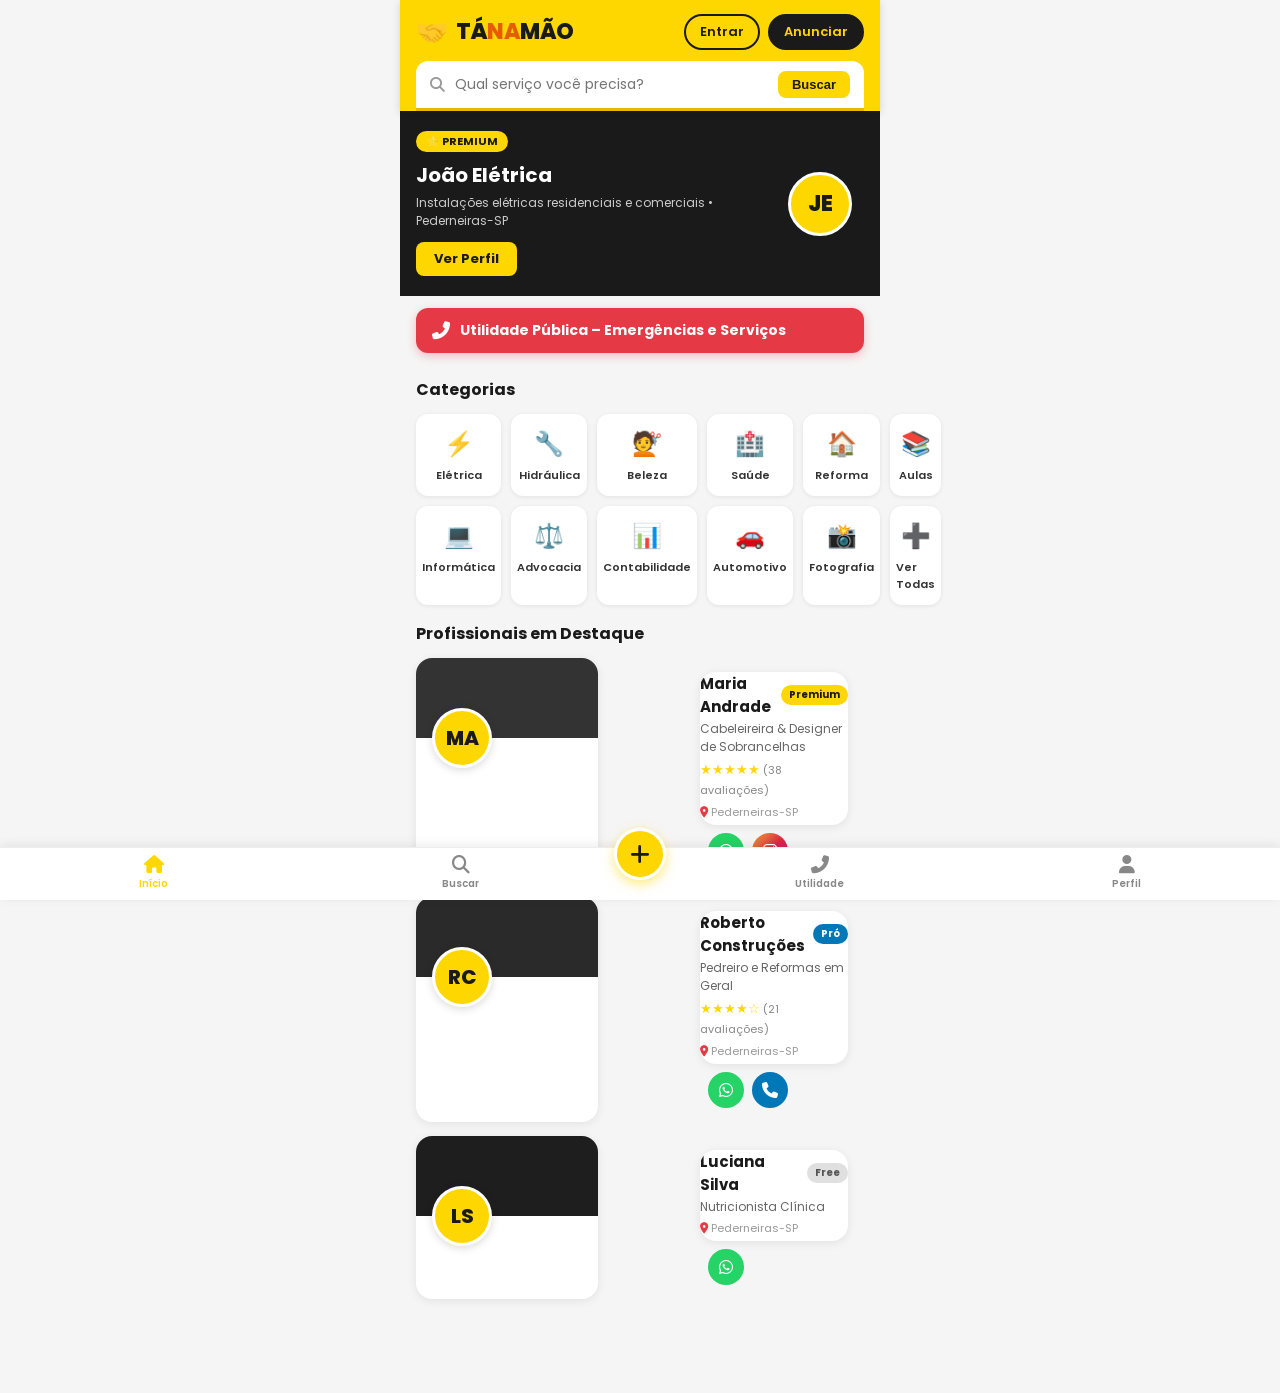
==== index.html @ 1a4ab256 "Add files via upload" ====
<!DOCTYPE html>
<html lang="pt-BR">
<head>
<meta charset="UTF-8"/>
<meta name="viewport" content="width=device-width, initial-scale=1.0"/>
<title>TÁNAMÃO – Encontre Profissionais</title>
<link rel="stylesheet" href="style.css"/>
<link href="https://fonts.googleapis.com/css2?family=Poppins:wght@400;600;700;800&display=swap" rel="stylesheet"/>
<link rel="stylesheet" href="https://cdnjs.cloudflare.com/ajax/libs/font-awesome/6.5.0/css/all.min.css"/>
</head>
<body>

<!-- HEADER -->
<header class="header">
  <div class="header-top">
    <div class="logo">
      <span class="logo-icon">🤝</span>
      <span class="logo-text">TÁ<span class="logo-accent">NA</span>MÃO</span>
    </div>
    <div class="header-actions">
      <a href="login.html" class="btn-header">Entrar</a>
      <a href="cadastro.html" class="btn-header btn-yellow">Anunciar</a>
    </div>
  </div>
  <div class="search-bar">
    <i class="fas fa-search"></i>
    <input type="text" placeholder="Qual serviço você precisa?"/>
    <button class="btn-search">Buscar</button>
  </div>
</header>

<!-- BANNER PREMIUM -->
<section class="banner-section">
  <div class="banner-slide active">
    <div class="banner-content">
      <span class="badge-premium">⭐ PREMIUM</span>
      <h2>João Elétrica</h2>
      <p>Instalações elétricas residenciais e comerciais • Pederneiras-SP</p>
      <a href="perfil.html" class="btn-banner">Ver Perfil</a>
    </div>
    <div class="banner-img" style="background:#1a1a1a url('') center/cover">
      <div class="banner-overlay"></div>
      <div class="banner-avatar">JE</div>
    </div>
  </div>
</section>

<!-- UTILIDADE PÚBLICA BUTTON -->
<div class="util-btn-wrapper">
  <a href="utilidade.html" class="btn-utilidade">
    <i class="fas fa-phone-alt"></i> Utilidade Pública – Emergências e Serviços
  </a>
</div>

<!-- CATEGORIAS -->
<section class="section">
  <h2 class="section-title">Categorias</h2>
  <div class="categories-grid">
    <a href="busca.html?cat=eletrica" class="cat-item"><span class="cat-icon">⚡</span><span>Elétrica</span></a>
    <a href="busca.html?cat=hidraulica" class="cat-item"><span class="cat-icon">🔧</span><span>Hidráulica</span></a>
    <a href="busca.html?cat=beleza" class="cat-item"><span class="cat-icon">💇</span><span>Beleza</span></a>
    <a href="busca.html?cat=saude" class="cat-item"><span class="cat-icon">🏥</span><span>Saúde</span></a>
    <a href="busca.html?cat=reforma" class="cat-item"><span class="cat-icon">🏠</span><span>Reforma</span></a>
    <a href="busca.html?cat=aulas" class="cat-item"><span class="cat-icon">📚</span><span>Aulas</span></a>
    <a href="busca.html?cat=informatica" class="cat-item"><span class="cat-icon">💻</span><span>Informática</span></a>
    <a href="busca.html?cat=advocacia" class="cat-item"><span class="cat-icon">⚖️</span><span>Advocacia</span></a>
    <a href="busca.html?cat=contabilidade" class="cat-item"><span class="cat-icon">📊</span><span>Contabilidade</span></a>
    <a href="busca.html?cat=automotivo" class="cat-item"><span class="cat-icon">🚗</span><span>Automotivo</span></a>
    <a href="busca.html?cat=fotografia" class="cat-item"><span class="cat-icon">📸</span><span>Fotografia</span></a>
    <a href="busca.html" class="cat-item"><span class="cat-icon">➕</span><span>Ver Todas</span></a>
  </div>
</section>

<!-- PROFISSIONAIS EM DESTAQUE -->
<section class="section">
  <h2 class="section-title">Profissionais em Destaque</h2>
  <div class="cards-list">

    <a href="perfil.html" class="card">
      <div class="card-cover" style="background:#333"></div>
      <div class="card-avatar">MA</div>
      <div class="card-info">
        <div class="card-header-row">
          <h3>Maria Andrade</h3>
          <span class="badge badge-premium">Premium</span>
        </div>
        <p class="card-role">Cabeleireira & Designer de Sobrancelhas</p>
        <div class="card-stars">★★★★★ <span>(38 avaliações)</span></div>
        <div class="card-location"><i class="fas fa-map-marker-alt"></i> Pederneiras-SP</div>
        <div class="card-contacts">
          <a href="#" class="contact-btn whatsapp"><i class="fab fa-whatsapp"></i></a>
          <a href="#" class="contact-btn insta"><i class="fab fa-instagram"></i></a>
        </div>
      </div>
    </a>

    <a href="perfil.html" class="card">
      <div class="card-cover" style="background:#2a2a2a"></div>
      <div class="card-avatar">RC</div>
      <div class="card-info">
        <div class="card-header-row">
          <h3>Roberto Construções</h3>
          <span class="badge badge-pro">Pró</span>
        </div>
        <p class="card-role">Pedreiro e Reformas em Geral</p>
        <div class="card-stars">★★★★☆ <span>(21 avaliações)</span></div>
        <div class="card-location"><i class="fas fa-map-marker-alt"></i> Pederneiras-SP</div>
        <div class="card-contacts">
          <a href="#" class="contact-btn whatsapp"><i class="fab fa-whatsapp"></i></a>
          <a href="#" class="contact-btn phone"><i class="fas fa-phone"></i></a>
        </div>
      </div>
    </a>

    <a href="perfil.html" class="card">
      <div class="card-cover" style="background:#1e1e1e"></div>
      <div class="card-avatar">LS</div>
      <div class="card-info">
        <div class="card-header-row">
          <h3>Luciana Silva</h3>
          <span class="badge badge-free">Free</span>
        </div>
        <p class="card-role">Nutricionista Clínica</p>
        <div class="card-location"><i class="fas fa-map-marker-alt"></i> Pederneiras-SP</div>
        <div class="card-contacts">
          <a href="#" class="contact-btn whatsapp"><i class="fab fa-whatsapp"></i></a>
        </div>
      </div>
    </a>

  </div>
</section>

<!-- BOTTOM NAV -->
<nav class="bottom-nav">
  <a href="index.html" class="nav-item active"><i class="fas fa-home"></i><span>Início</span></a>
  <a href="busca.html" class="nav-item"><i class="fas fa-search"></i><span>Buscar</span></a>
  <a href="cadastro.html" class="nav-item nav-center"><i class="fas fa-plus"></i></a>
  <a href="utilidade.html" class="nav-item"><i class="fas fa-phone-alt"></i><span>Utilidade</span></a>
  <a href="minha-conta.html" class="nav-item"><i class="fas fa-user"></i><span>Perfil</span></a>
</nav>

</body>
</html>
---- style.css ----
/* ========== RESET & BASE ========== */
*, *::before, *::after { box-sizing: border-box; margin: 0; padding: 0; }
body {
  font-family: 'Poppins', sans-serif;
  background: #f5f5f5;
  color: #1a1a1a;
  padding-bottom: 80px;
}
a { text-decoration: none; color: inherit; }

/* ========== HEADER ========== */
.header {
  background: #FFD700;
  padding: 12px 16px 0;
  position: sticky; top: 0; z-index: 100;
  box-shadow: 0 2px 8px rgba(0,0,0,0.15);
}
.header-top {
  display: flex; align-items: center; justify-content: space-between;
  margin-bottom: 10px;
}
.logo { display: flex; align-items: center; gap: 8px; }
.logo-icon { font-size: 26px; }
.logo-text { font-size: 22px; font-weight: 800; color: #1a1a1a; letter-spacing: -0.5px; }
.logo-accent { color: #e65c00; }
.header-actions { display: flex; gap: 8px; }
.btn-header {
  padding: 6px 14px; border-radius: 20px;
  font-size: 13px; font-weight: 600;
  border: 2px solid #1a1a1a; color: #1a1a1a;
}
.btn-yellow { background: #1a1a1a; color: #FFD700 !important; border-color: #1a1a1a; }

.search-bar {
  display: flex; align-items: center;
  background: #fff; border-radius: 12px 12px 0 0;
  padding: 10px 14px; gap: 10px;
  border-bottom: 3px solid #e6b800;
}
.search-bar i { color: #999; font-size: 15px; }
.search-bar input {
  flex: 1; border: none; outline: none;
  font-family: 'Poppins', sans-serif;
  font-size: 14px; background: transparent;
}
.btn-search {
  background: #FFD700; border: none; border-radius: 8px;
  padding: 6px 14px; font-weight: 700; font-size: 13px;
  cursor: pointer; color: #1a1a1a;
}

/* ========== BANNER PREMIUM ========== */
.banner-section { background: #1a1a1a; overflow: hidden; }
.banner-slide {
  display: flex; align-items: stretch;
  min-height: 160px; position: relative;
}
.banner-content {
  flex: 1; padding: 20px 16px;
  display: flex; flex-direction: column; gap: 4px;
  z-index: 2;
}
.badge-premium {
  display: inline-block; background: #FFD700;
  color: #1a1a1a; font-size: 11px; font-weight: 700;
  padding: 2px 10px; border-radius: 20px; width: fit-content;
}
.banner-content h2 { color: #fff; font-size: 20px; font-weight: 700; margin-top: 4px; }
.banner-content p { color: #ccc; font-size: 12px; }
.btn-banner {
  margin-top: 8px; background: #FFD700; color: #1a1a1a;
  font-weight: 700; font-size: 13px; border-radius: 8px;
  padding: 7px 18px; width: fit-content;
}
.banner-img {
  width: 120px; flex-shrink: 0;
  display: flex; align-items: center; justify-content: center;
  background: #333;
}
.banner-avatar {
  width: 64px; height: 64px; border-radius: 50%;
  background: #FFD700; color: #1a1a1a;
  font-size: 22px; font-weight: 800;
  display: flex; align-items: center; justify-content: center;
  border: 3px solid #fff;
}

/* ========== UTILIDADE PÚBLICA ========== */
.util-btn-wrapper { padding: 12px 16px; }
.btn-utilidade {
  display: flex; align-items: center; gap: 10px;
  background: #e63946; color: #fff;
  border-radius: 12px; padding: 12px 16px;
  font-weight: 700; font-size: 14px;
  box-shadow: 0 3px 10px rgba(230,57,70,0.3);
}
.btn-utilidade i { font-size: 18px; }

/* ========== SECTIONS ========== */
.section { padding: 12px 16px 4px; }
.section-title { font-size: 16px; font-weight: 700; margin-bottom: 12px; color: #1a1a1a; }

/* ========== CATEGORIES ========== */
.categories-grid {
  display: grid; grid-template-columns: repeat(4, 1fr);
  gap: 10px;
}
.cat-item {
  background: #fff; border-radius: 12px;
  display: flex; flex-direction: column;
  align-items: center; padding: 12px 6px; gap: 6px;
  box-shadow: 0 1px 4px rgba(0,0,0,0.08);
  font-size: 11px; font-weight: 600; color: #333;
  transition: transform 0.15s;
}
.cat-item:active { transform: scale(0.95); }
.cat-icon { font-size: 24px; }

/* ========== CARDS ========== */
.cards-list { display: flex; flex-direction: column; gap: 14px; padding-bottom: 10px; }
.card {
  background: #fff; border-radius: 16px;
  overflow: hidden; box-shadow: 0 2px 10px rgba(0,0,0,0.08);
  position: relative; display: block;
}
.card-cover { height: 80px; background: #ddd; }
.card-avatar {
  width: 60px; height: 60px; border-radius: 50%;
  background: #FFD700; color: #1a1a1a;
  font-size: 20px; font-weight: 800;
  display: flex; align-items: center; justify-content: center;
  border: 3px solid #fff;
  position: absolute; top: 50px; left: 16px;
  box-shadow: 0 2px 8px rgba(0,0,0,0.15);
}
.card-info { padding: 14px 16px 14px 88px; min-height: 90px; }
.card-header-row { display: flex; align-items: center; gap: 8px; margin-bottom: 2px; }
.card-info h3 { font-size: 15px; font-weight: 700; }
.badge {
  font-size: 10px; font-weight: 700; padding: 2px 8px;
  border-radius: 20px;
}
.badge-premium { background: #FFD700; color: #1a1a1a; }
.badge-pro { background: #0077b6; color: #fff; }
.badge-free { background: #e0e0e0; color: #555; }
.card-role { font-size: 12px; color: #666; margin-bottom: 4px; }
.card-stars { font-size: 13px; color: #FFD700; }
.card-stars span { color: #888; font-size: 11px; }
.card-location { font-size: 11px; color: #999; margin: 4px 0; }
.card-location i { color: #e63946; }
.card-contacts { display: flex; gap: 8px; margin-top: 8px; }
.contact-btn {
  width: 36px; height: 36px; border-radius: 50%;
  display: flex; align-items: center; justify-content: center;
  font-size: 16px; color: #fff;
}
.whatsapp { background: #25D366; }
.insta { background: linear-gradient(135deg,#f09433,#e6683c,#dc2743,#cc2366,#bc1888); }
.phone { background: #0077b6; }

/* ========== BOTTOM NAV ========== */
.bottom-nav {
  position: fixed; bottom: 0; left: 0; right: 0;
  background: #fff; display: flex;
  border-top: 1px solid #eee;
  box-shadow: 0 -2px 10px rgba(0,0,0,0.08);
  z-index: 100;
}
.nav-item {
  flex: 1; display: flex; flex-direction: column;
  align-items: center; justify-content: center;
  padding: 8px 0; font-size: 10px; color: #888;
  gap: 2px; font-weight: 600;
}
.nav-item i { font-size: 18px; }
.nav-item.active { color: #FFD700; }
.nav-center {
  background: #FFD700; border-radius: 50%;
  width: 52px; height: 52px; margin-top: -20px;
  font-size: 22px !important; color: #1a1a1a !important;
  border: 3px solid #fff;
  box-shadow: 0 4px 12px rgba(255,215,0,0.5);
  flex: unset; padding: 0;
}
.nav-center i { font-size: 22px; }

/* ========== RESPONSIVE ========== */
@media (min-width: 600px) {
  body { max-width: 480px; margin: 0 auto; }
  .categories-grid { grid-template-columns: repeat(6, 1fr); }
  .cards-list { display: grid; grid-template-columns: 1fr 1fr; }
}
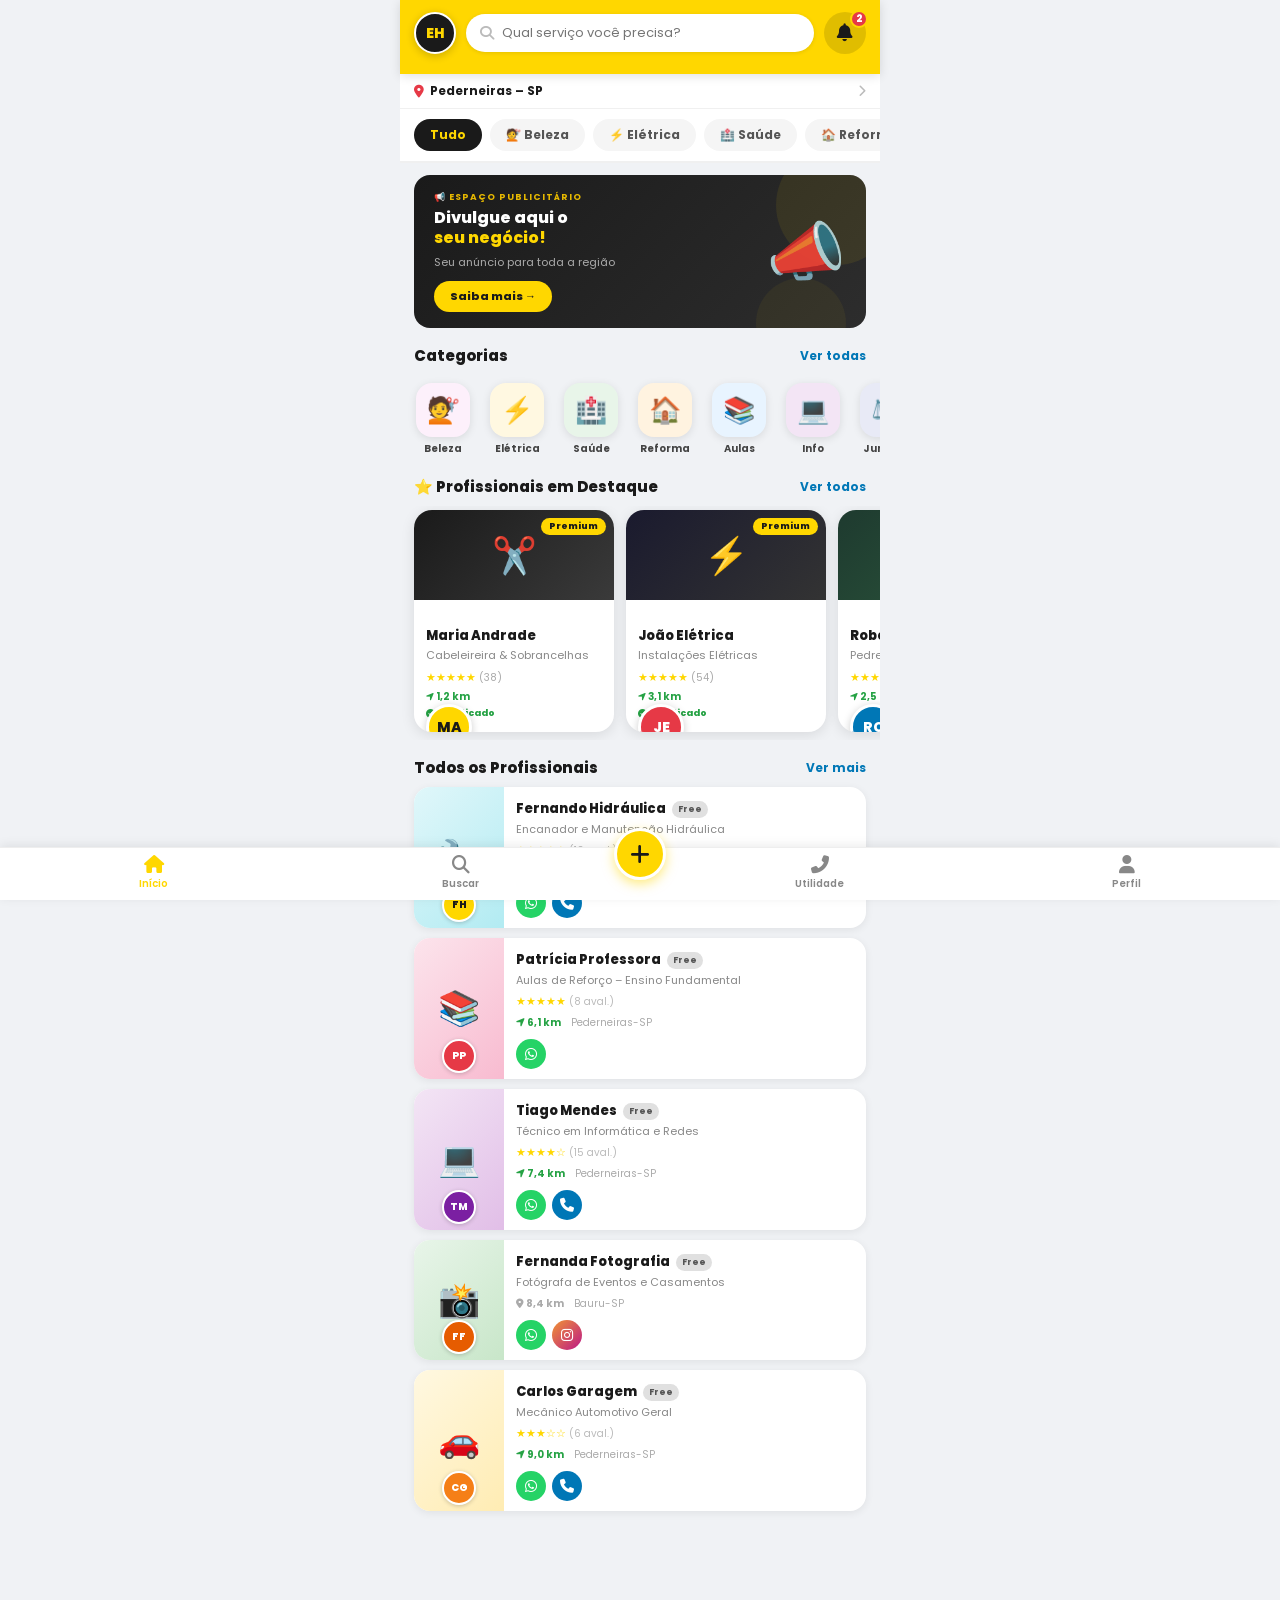
==== commit 604dca07: "Add files via upload" ====
--- a/index.html
+++ b/index.html
@@ -3,135 +3,649 @@
 <head>
 <meta charset="UTF-8"/>
 <meta name="viewport" content="width=device-width, initial-scale=1.0"/>
-<title>TÁNAMÃO – Encontre Profissionais</title>
+<title>TÁNAMÃO – Profissionais e Serviços</title>
 <link rel="stylesheet" href="style.css"/>
 <link href="https://fonts.googleapis.com/css2?family=Poppins:wght@400;600;700;800&display=swap" rel="stylesheet"/>
 <link rel="stylesheet" href="https://cdnjs.cloudflare.com/ajax/libs/font-awesome/6.5.0/css/all.min.css"/>
+<style>
+*,*::before,*::after{box-sizing:border-box;margin:0;padding:0;}
+body{font-family:'Poppins',sans-serif;background:#f0f2f5;color:#1a1a1a;max-width:480px;margin:0 auto;padding-bottom:80px;}
+
+/* ═══════════════════════════════
+   TOPO FIXO
+═══════════════════════════════ */
+.app-header{
+  background:#FFD700;
+  padding:12px 14px 10px;
+  position:sticky;top:0;z-index:100;
+  box-shadow:0 2px 10px rgba(0,0,0,0.12);
+}
+.header-row1{
+  display:flex;align-items:center;gap:10px;margin-bottom:10px;
+}
+/* Avatar do usuário */
+.user-avatar{
+  width:42px;height:42px;border-radius:50%;
+  background:#1a1a1a;color:#FFD700;font-size:14px;font-weight:800;
+  display:flex;align-items:center;justify-content:center;
+  border:2px solid #fff;flex-shrink:0;cursor:pointer;overflow:hidden;
+  box-shadow:0 2px 8px rgba(0,0,0,0.2);
+}
+/* Campo de busca */
+.search-wrap{
+  flex:1;display:flex;align-items:center;
+  background:#fff;border-radius:22px;
+  padding:9px 14px;gap:8px;
+  box-shadow:0 1px 4px rgba(0,0,0,0.1);
+}
+.search-wrap i{color:#bbb;font-size:14px;}
+.search-wrap input{
+  flex:1;border:none;outline:none;
+  font-family:'Poppins',sans-serif;font-size:13px;background:transparent;color:#1a1a1a;
+}
+/* Sino */
+.bell-wrap{position:relative;flex-shrink:0;}
+.bell-btn{
+  width:42px;height:42px;border-radius:50%;
+  background:rgba(0,0,0,0.12);border:none;
+  color:#1a1a1a;font-size:18px;cursor:pointer;
+  display:flex;align-items:center;justify-content:center;
+}
+.notif-badge{
+  position:absolute;top:-2px;right:-2px;
+  background:#e63946;color:#fff;
+  border-radius:50%;min-width:18px;height:18px;
+  font-size:10px;font-weight:800;
+  display:flex;align-items:center;justify-content:center;
+  border:2px solid #FFD700;padding:0 3px;
+}
+
+/* LOCALIZAÇÃO */
+.location-strip{
+  display:flex;align-items:center;gap:6px;
+  padding:8px 14px;background:#fff;
+  border-bottom:1px solid #f0f0f0;cursor:pointer;
+}
+.location-strip i{color:#e63946;font-size:13px;}
+.location-strip span{font-size:12px;font-weight:700;color:#1a1a1a;flex:1;}
+.location-strip .chevron{color:#bbb;font-size:12px;}
+
+/* ═══════════════════════════════
+   FILTRO CATEGORIAS (horizontal)
+═══════════════════════════════ */
+.filter-scroll{
+  display:flex;gap:8px;
+  padding:10px 14px;overflow-x:auto;background:#fff;
+  border-bottom:2px solid #f0f0f0;
+}
+.filter-scroll::-webkit-scrollbar{display:none;}
+.f-chip{
+  white-space:nowrap;border:none;
+  background:#f5f5f5;border-radius:20px;
+  padding:7px 16px;font-family:'Poppins',sans-serif;
+  font-size:12px;font-weight:700;color:#555;cursor:pointer;
+  flex-shrink:0;transition:all 0.15s;
+}
+.f-chip.active{background:#1a1a1a;color:#FFD700;}
+.f-chip:active{transform:scale(0.96);}
+
+/* ═══════════════════════════════
+   BANNER PUBLICITÁRIO
+═══════════════════════════════ */
+.banner-wrap{padding:12px 14px 0;}
+.ad-banner{
+  background:linear-gradient(135deg,#1a1a1a 0%,#2d2d2d 100%);
+  border-radius:16px;padding:16px 20px;
+  display:flex;align-items:center;justify-content:space-between;
+  overflow:hidden;position:relative;cursor:pointer;
+}
+.ad-banner::before{
+  content:'';position:absolute;
+  right:-30px;top:-30px;
+  width:120px;height:120px;border-radius:50%;
+  background:rgba(255,215,0,0.08);
+}
+.ad-banner::after{
+  content:'';position:absolute;
+  right:20px;bottom:-40px;
+  width:90px;height:90px;border-radius:50%;
+  background:rgba(255,215,0,0.05);
+}
+.ad-text .ad-tag{
+  font-size:9px;font-weight:700;letter-spacing:1px;
+  color:#e6b800;text-transform:uppercase;margin-bottom:4px;
+}
+.ad-text .ad-title{
+  font-size:16px;font-weight:800;color:#fff;line-height:1.25;margin-bottom:6px;
+}
+.ad-text .ad-title span{color:#FFD700;}
+.ad-text .ad-sub{font-size:11px;color:#aaa;margin-bottom:10px;}
+.btn-ad{
+  background:#FFD700;color:#1a1a1a;border:none;
+  border-radius:20px;padding:7px 16px;
+  font-family:'Poppins',sans-serif;font-size:11px;font-weight:800;cursor:pointer;
+}
+
+/* ═══════════════════════════════
+   ÍCONES DE CATEGORIAS
+═══════════════════════════════ */
+.section-header{
+  display:flex;align-items:center;justify-content:space-between;
+  padding:16px 14px 8px;
+}
+.section-header h2{font-size:15px;font-weight:800;}
+.section-header a{font-size:12px;font-weight:700;color:#0077b6;text-decoration:none;}
+
+.cat-icons-wrap{
+  display:flex;gap:0;
+  padding:0 6px 4px;overflow-x:auto;
+}
+.cat-icons-wrap::-webkit-scrollbar{display:none;}
+.cat-icon-item{
+  display:flex;flex-direction:column;align-items:center;gap:6px;
+  padding:8px 10px;cursor:pointer;flex-shrink:0;min-width:72px;
+}
+.cat-icon-item:active .cat-icon-circle{transform:scale(0.92);}
+.cat-icon-circle{
+  width:54px;height:54px;border-radius:16px;
+  display:flex;align-items:center;justify-content:center;
+  font-size:26px;transition:transform 0.15s;
+  box-shadow:0 2px 8px rgba(0,0,0,0.1);
+}
+.cat-icon-label{font-size:10px;font-weight:700;color:#444;text-align:center;line-height:1.2;}
+
+/* ═══════════════════════════════
+   DESTAQUES — SCROLL HORIZONTAL
+═══════════════════════════════ */
+.highlight-wrap{
+  display:flex;gap:12px;
+  padding:4px 14px 8px;overflow-x:auto;
+}
+.highlight-wrap::-webkit-scrollbar{display:none;}
+
+.hl-card{
+  min-width:200px;max-width:200px;
+  background:#fff;border-radius:18px;
+  overflow:hidden;box-shadow:0 3px 14px rgba(0,0,0,0.1);
+  cursor:pointer;flex-shrink:0;position:relative;
+  transition:transform 0.15s;
+}
+.hl-card:active{transform:scale(0.97);}
+.hl-cover{
+  height:90px;position:relative;overflow:hidden;
+  display:flex;align-items:center;justify-content:center;font-size:36px;
+}
+.hl-avatar{
+  position:absolute;bottom:-18px;left:12px;
+  width:46px;height:46px;border-radius:50%;
+  background:#FFD700;color:#1a1a1a;font-size:14px;font-weight:800;
+  display:flex;align-items:center;justify-content:center;
+  border:3px solid #fff;z-index:2;
+  box-shadow:0 2px 8px rgba(0,0,0,0.2);
+}
+.hl-plan-tag{
+  position:absolute;top:8px;right:8px;
+  background:#FFD700;color:#1a1a1a;
+  font-size:9px;font-weight:800;
+  padding:2px 8px;border-radius:20px;
+}
+.hl-plan-tag.pro{background:#0077b6;color:#fff;}
+.hl-body{padding:26px 12px 12px;}
+.hl-name{font-size:13px;font-weight:800;margin-bottom:1px;}
+.hl-role{font-size:11px;color:#888;margin-bottom:5px;white-space:nowrap;overflow:hidden;text-overflow:ellipsis;}
+.hl-stars{font-size:11px;color:#FFD700;}
+.hl-stars span{color:#aaa;font-size:10px;}
+.hl-dist{font-size:10px;color:#25a244;font-weight:700;margin-top:3px;}
+.hl-dist i{font-size:9px;}
+.verified-tag{
+  font-size:9px;color:#25a244;font-weight:800;
+  display:flex;align-items:center;gap:3px;margin-top:2px;
+}
+
+/* ═══════════════════════════════
+   LISTA VERTICAL — sem destaque
+═══════════════════════════════ */
+.list-section{padding:0 14px;}
+.list-card{
+  background:#fff;border-radius:16px;margin-bottom:10px;
+  overflow:hidden;box-shadow:0 2px 8px rgba(0,0,0,0.07);
+  cursor:pointer;display:flex;align-items:stretch;
+  transition:transform 0.15s;
+}
+.list-card:active{transform:scale(0.98);}
+.list-cover-side{
+  width:90px;min-height:90px;flex-shrink:0;
+  display:flex;align-items:center;justify-content:center;
+  font-size:34px;position:relative;
+}
+.list-avatar-sm{
+  position:absolute;bottom:6px;left:50%;transform:translateX(-50%);
+  width:34px;height:34px;border-radius:50%;
+  background:#FFD700;color:#1a1a1a;font-size:10px;font-weight:800;
+  display:flex;align-items:center;justify-content:center;
+  border:2px solid #fff;
+  box-shadow:0 1px 4px rgba(0,0,0,0.2);
+}
+.list-info{flex:1;padding:12px 12px 10px;}
+.list-header{display:flex;align-items:center;gap:6px;margin-bottom:2px;}
+.list-name{font-size:13px;font-weight:800;}
+.list-role{font-size:11px;color:#888;margin-bottom:4px;}
+.list-stars{font-size:11px;color:#FFD700;}
+.list-stars span{color:#bbb;font-size:10px;}
+.list-meta{display:flex;align-items:center;gap:10px;margin-top:5px;flex-wrap:wrap;}
+.list-dist{font-size:10px;color:#25a244;font-weight:700;}
+.list-city{font-size:10px;color:#aaa;}
+.list-contact-row{display:flex;gap:6px;margin-top:8px;}
+.lc-btn{
+  width:30px;height:30px;border-radius:50%;border:none;
+  display:flex;align-items:center;justify-content:center;
+  font-size:14px;cursor:pointer;color:#fff;
+}
+
+/* ═══════════════════════════════
+   NOTIF DRAWER
+═══════════════════════════════ */
+.notif-overlay{position:fixed;inset:0;background:rgba(0,0,0,0.5);z-index:200;display:none;}
+.notif-overlay.open{display:block;}
+.notif-drawer{
+  position:fixed;top:0;right:0;width:300px;max-width:100vw;height:100vh;
+  background:#fff;z-index:201;
+  transform:translateX(100%);transition:transform 0.3s cubic-bezier(.4,0,.2,1);
+  display:flex;flex-direction:column;
+}
+.notif-drawer.open{transform:translateX(0);}
+.notif-head{background:#FFD700;padding:14px 16px;display:flex;align-items:center;justify-content:space-between;}
+.notif-head h2{font-size:16px;font-weight:800;}
+.notif-close{background:none;border:none;font-size:20px;cursor:pointer;}
+.notif-list{flex:1;overflow-y:auto;}
+.notif-item{
+  display:flex;gap:12px;padding:14px 16px;
+  border-bottom:1px solid #f5f5f5;cursor:pointer;
+}
+.notif-item.unread{background:#fffde7;}
+.notif-ico{width:40px;height:40px;border-radius:12px;display:flex;align-items:center;justify-content:center;font-size:18px;flex-shrink:0;}
+.notif-body p{font-size:12px;color:#1a1a1a;line-height:1.5;margin-bottom:2px;}
+.notif-body span{font-size:10px;color:#aaa;}
+.unread-dot{width:8px;height:8px;border-radius:50%;background:#e63946;flex-shrink:0;margin-top:4px;}
+.mark-all-btn{padding:12px;border:none;background:#fff;border-top:1px solid #eee;font-family:'Poppins',sans-serif;font-size:12px;font-weight:700;color:#0077b6;cursor:pointer;width:100%;}
+
+/* MODAL LOCALIZAÇÃO */
+.loc-modal{position:fixed;inset:0;background:rgba(0,0,0,0.5);z-index:300;display:none;align-items:flex-end;}
+.loc-modal.open{display:flex;}
+.loc-modal-card{background:#fff;border-radius:24px 24px 0 0;padding:20px 18px 36px;width:100%;}
+.loc-modal-card h2{font-size:17px;font-weight:800;margin-bottom:4px;}
+.loc-modal-card p{font-size:12px;color:#888;margin-bottom:16px;}
+.loc-opt{display:flex;align-items:center;gap:14px;padding:14px;border-radius:14px;border:2px solid #eee;margin-bottom:8px;cursor:pointer;transition:all 0.15s;}
+.loc-opt.active,.loc-opt:hover{border-color:#FFD700;background:#fffde7;}
+.loc-opt-ico{width:44px;height:44px;border-radius:12px;display:flex;align-items:center;justify-content:center;font-size:22px;flex-shrink:0;}
+.loc-opt-title{font-size:14px;font-weight:700;}
+.loc-opt-sub{font-size:11px;color:#888;}
+.loc-input{width:100%;border:2px solid #eee;border-radius:12px;padding:12px 14px;font-family:'Poppins',sans-serif;font-size:13px;outline:none;margin-top:6px;display:none;}
+.loc-input:focus{border-color:#FFD700;}
+.btn-confirmar-loc{width:100%;background:#FFD700;color:#1a1a1a;border:none;border-radius:14px;padding:15px;font-family:'Poppins',sans-serif;font-size:15px;font-weight:800;cursor:pointer;margin-top:14px;}
+</style>
 </head>
 <body>
 
-<!-- HEADER -->
-<header class="header">
-  <div class="header-top">
-    <div class="logo">
-      <span class="logo-icon">🤝</span>
-      <span class="logo-text">TÁ<span class="logo-accent">NA</span>MÃO</span>
-    </div>
-    <div class="header-actions">
-      <a href="login.html" class="btn-header">Entrar</a>
-      <a href="cadastro.html" class="btn-header btn-yellow">Anunciar</a>
-    </div>
-  </div>
-  <div class="search-bar">
-    <i class="fas fa-search"></i>
-    <input type="text" placeholder="Qual serviço você precisa?"/>
-    <button class="btn-search">Buscar</button>
-  </div>
-</header>
-
-<!-- BANNER PREMIUM -->
-<section class="banner-section">
-  <div class="banner-slide active">
-    <div class="banner-content">
-      <span class="badge-premium">⭐ PREMIUM</span>
-      <h2>João Elétrica</h2>
-      <p>Instalações elétricas residenciais e comerciais • Pederneiras-SP</p>
-      <a href="perfil.html" class="btn-banner">Ver Perfil</a>
-    </div>
-    <div class="banner-img" style="background:#1a1a1a url('') center/cover">
-      <div class="banner-overlay"></div>
-      <div class="banner-avatar">JE</div>
-    </div>
-  </div>
-</section>
-
-<!-- UTILIDADE PÚBLICA BUTTON -->
-<div class="util-btn-wrapper">
-  <a href="utilidade.html" class="btn-utilidade">
-    <i class="fas fa-phone-alt"></i> Utilidade Pública – Emergências e Serviços
-  </a>
-</div>
-
-<!-- CATEGORIAS -->
-<section class="section">
-  <h2 class="section-title">Categorias</h2>
-  <div class="categories-grid">
-    <a href="busca.html?cat=eletrica" class="cat-item"><span class="cat-icon">⚡</span><span>Elétrica</span></a>
-    <a href="busca.html?cat=hidraulica" class="cat-item"><span class="cat-icon">🔧</span><span>Hidráulica</span></a>
-    <a href="busca.html?cat=beleza" class="cat-item"><span class="cat-icon">💇</span><span>Beleza</span></a>
-    <a href="busca.html?cat=saude" class="cat-item"><span class="cat-icon">🏥</span><span>Saúde</span></a>
-    <a href="busca.html?cat=reforma" class="cat-item"><span class="cat-icon">🏠</span><span>Reforma</span></a>
-    <a href="busca.html?cat=aulas" class="cat-item"><span class="cat-icon">📚</span><span>Aulas</span></a>
-    <a href="busca.html?cat=informatica" class="cat-item"><span class="cat-icon">💻</span><span>Informática</span></a>
-    <a href="busca.html?cat=advocacia" class="cat-item"><span class="cat-icon">⚖️</span><span>Advocacia</span></a>
-    <a href="busca.html?cat=contabilidade" class="cat-item"><span class="cat-icon">📊</span><span>Contabilidade</span></a>
-    <a href="busca.html?cat=automotivo" class="cat-item"><span class="cat-icon">🚗</span><span>Automotivo</span></a>
-    <a href="busca.html?cat=fotografia" class="cat-item"><span class="cat-icon">📸</span><span>Fotografia</span></a>
-    <a href="busca.html" class="cat-item"><span class="cat-icon">➕</span><span>Ver Todas</span></a>
-  </div>
-</section>
-
-<!-- PROFISSIONAIS EM DESTAQUE -->
-<section class="section">
-  <h2 class="section-title">Profissionais em Destaque</h2>
-  <div class="cards-list">
-
-    <a href="perfil.html" class="card">
-      <div class="card-cover" style="background:#333"></div>
-      <div class="card-avatar">MA</div>
-      <div class="card-info">
-        <div class="card-header-row">
-          <h3>Maria Andrade</h3>
-          <span class="badge badge-premium">Premium</span>
-        </div>
-        <p class="card-role">Cabeleireira & Designer de Sobrancelhas</p>
-        <div class="card-stars">★★★★★ <span>(38 avaliações)</span></div>
-        <div class="card-location"><i class="fas fa-map-marker-alt"></i> Pederneiras-SP</div>
-        <div class="card-contacts">
-          <a href="#" class="contact-btn whatsapp"><i class="fab fa-whatsapp"></i></a>
-          <a href="#" class="contact-btn insta"><i class="fab fa-instagram"></i></a>
-        </div>
-      </div>
+<!-- ══════════ TOPO ══════════ -->
+<div class="app-header">
+  <div class="header-row1">
+    <!-- AVATAR DO USUÁRIO -->
+    <a href="minha-conta.html">
+      <div class="user-avatar" title="Minha Conta">EH</div>
     </a>
-
-    <a href="perfil.html" class="card">
-      <div class="card-cover" style="background:#2a2a2a"></div>
-      <div class="card-avatar">RC</div>
-      <div class="card-info">
-        <div class="card-header-row">
-          <h3>Roberto Construções</h3>
-          <span class="badge badge-pro">Pró</span>
-        </div>
-        <p class="card-role">Pedreiro e Reformas em Geral</p>
-        <div class="card-stars">★★★★☆ <span>(21 avaliações)</span></div>
-        <div class="card-location"><i class="fas fa-map-marker-alt"></i> Pederneiras-SP</div>
-        <div class="card-contacts">
-          <a href="#" class="contact-btn whatsapp"><i class="fab fa-whatsapp"></i></a>
-          <a href="#" class="contact-btn phone"><i class="fas fa-phone"></i></a>
-        </div>
-      </div>
-    </a>
-
-    <a href="perfil.html" class="card">
-      <div class="card-cover" style="background:#1e1e1e"></div>
-      <div class="card-avatar">LS</div>
-      <div class="card-info">
-        <div class="card-header-row">
-          <h3>Luciana Silva</h3>
-          <span class="badge badge-free">Free</span>
-        </div>
-        <p class="card-role">Nutricionista Clínica</p>
-        <div class="card-location"><i class="fas fa-map-marker-alt"></i> Pederneiras-SP</div>
-        <div class="card-contacts">
-          <a href="#" class="contact-btn whatsapp"><i class="fab fa-whatsapp"></i></a>
-        </div>
-      </div>
-    </a>
-
-  </div>
-</section>
-
-<!-- BOTTOM NAV -->
+    <!-- BUSCA -->
+    <div class="search-wrap" onclick="window.location='busca.html'" style="cursor:pointer;">
+      <i class="fas fa-search"></i>
+      <input type="text" placeholder="Qual serviço você precisa?" readonly style="cursor:pointer;"/>
+    </div>
+    <!-- SINO -->
+    <div class="bell-wrap">
+      <button class="bell-btn" onclick="abrirNotif()" title="Notificações">
+        <i class="fas fa-bell"></i>
+      </button>
+      <div class="notif-badge" id="notifBadge">2</div>
+    </div>
+  </div>
+</div>
+
+<!-- ══════════ LOCALIZAÇÃO ══════════ -->
+<div class="location-strip" onclick="abrirLocModal()">
+  <i class="fas fa-map-marker-alt"></i>
+  <span id="locLabel">Pederneiras – SP</span>
+  <i class="fas fa-chevron-right chevron"></i>
+</div>
+
+<!-- ══════════ FILTRO POR CATEGORIA ══════════ -->
+<div class="filter-scroll" id="filterScroll">
+  <button class="f-chip active" onclick="filtrar(this,'Tudo')">Tudo</button>
+  <button class="f-chip" onclick="filtrar(this,'Beleza')">💇 Beleza</button>
+  <button class="f-chip" onclick="filtrar(this,'Elétrica')">⚡ Elétrica</button>
+  <button class="f-chip" onclick="filtrar(this,'Saúde')">🏥 Saúde</button>
+  <button class="f-chip" onclick="filtrar(this,'Reforma')">🏠 Reforma</button>
+  <button class="f-chip" onclick="filtrar(this,'Aulas')">📚 Aulas</button>
+  <button class="f-chip" onclick="filtrar(this,'Informática')">💻 Info</button>
+  <button class="f-chip" onclick="filtrar(this,'Advocacia')">⚖️ Juridico</button>
+  <button class="f-chip" onclick="filtrar(this,'Fotografia')">📸 Foto</button>
+  <button class="f-chip" onclick="filtrar(this,'Automotivo')">🚗 Auto</button>
+</div>
+
+<!-- ══════════ BANNER PUBLICITÁRIO ══════════ -->
+<div class="banner-wrap">
+  <div class="ad-banner" onclick="window.location='planos.html'">
+    <div class="ad-text">
+      <div class="ad-tag">📢 Espaço Publicitário</div>
+      <div class="ad-title">Divulgue aqui o<br/><span>seu negócio!</span></div>
+      <div class="ad-sub">Seu anúncio para toda a região</div>
+      <button class="btn-ad">Saiba mais →</button>
+    </div>
+    <div style="font-size:64px;z-index:1;position:relative;opacity:0.9;">📣</div>
+  </div>
+</div>
+
+<!-- ══════════ ÍCONES DE CATEGORIAS ══════════ -->
+<div class="section-header">
+  <h2>Categorias</h2>
+  <a href="busca.html">Ver todas</a>
+</div>
+<div class="cat-icons-wrap">
+  <div class="cat-icon-item" onclick="filtrarCat('Beleza')">
+    <div class="cat-icon-circle" style="background:#fdf0fb;">💇</div>
+    <span class="cat-icon-label">Beleza</span>
+  </div>
+  <div class="cat-icon-item" onclick="filtrarCat('Elétrica')">
+    <div class="cat-icon-circle" style="background:#fff8e1;">⚡</div>
+    <span class="cat-icon-label">Elétrica</span>
+  </div>
+  <div class="cat-icon-item" onclick="filtrarCat('Saúde')">
+    <div class="cat-icon-circle" style="background:#e8f5e9;">🏥</div>
+    <span class="cat-icon-label">Saúde</span>
+  </div>
+  <div class="cat-icon-item" onclick="filtrarCat('Reforma')">
+    <div class="cat-icon-circle" style="background:#fff3e0;">🏠</div>
+    <span class="cat-icon-label">Reforma</span>
+  </div>
+  <div class="cat-icon-item" onclick="filtrarCat('Aulas')">
+    <div class="cat-icon-circle" style="background:#e8f4ff;">📚</div>
+    <span class="cat-icon-label">Aulas</span>
+  </div>
+  <div class="cat-icon-item" onclick="filtrarCat('Informática')">
+    <div class="cat-icon-circle" style="background:#f3e5f5;">💻</div>
+    <span class="cat-icon-label">Info</span>
+  </div>
+  <div class="cat-icon-item" onclick="filtrarCat('Advocacia')">
+    <div class="cat-icon-circle" style="background:#e8eaf6;">⚖️</div>
+    <span class="cat-icon-label">Jurídico</span>
+  </div>
+  <div class="cat-icon-item" onclick="filtrarCat('Automotivo')">
+    <div class="cat-icon-circle" style="background:#fce4ec;">🚗</div>
+    <span class="cat-icon-label">Auto</span>
+  </div>
+  <div class="cat-icon-item" onclick="filtrarCat('Fotografia')">
+    <div class="cat-icon-circle" style="background:#e0f7fa;">📸</div>
+    <span class="cat-icon-label">Foto</span>
+  </div>
+  <div class="cat-icon-item" onclick="filtrarCat('Contabilidade')">
+    <div class="cat-icon-circle" style="background:#f1f8e9;">📊</div>
+    <span class="cat-icon-label">Contab.</span>
+  </div>
+  <div class="cat-icon-item" onclick="filtrarCat('Hidráulica')">
+    <div class="cat-icon-circle" style="background:#e3f2fd;">🔧</div>
+    <span class="cat-icon-label">Hidráulica</span>
+  </div>
+  <div class="cat-icon-item" onclick="window.location='busca.html'">
+    <div class="cat-icon-circle" style="background:#f5f5f5;">+</div>
+    <span class="cat-icon-label">Ver todas</span>
+  </div>
+</div>
+
+<!-- ══════════ DESTAQUES — SCROLL HORIZONTAL ══════════ -->
+<div class="section-header" style="padding-top:8px;">
+  <h2>⭐ Profissionais em Destaque</h2>
+  <a href="busca.html">Ver todos</a>
+</div>
+<div class="highlight-wrap" id="highlightWrap">
+
+  <!-- PREMIUM 1 -->
+  <a href="perfil.html" class="hl-card">
+    <div class="hl-cover" style="background:linear-gradient(135deg,#1a1a1a,#3a3a3a);">✂️
+      <span class="hl-plan-tag">Premium</span>
+    </div>
+    <div class="hl-avatar">MA</div>
+    <div class="hl-body">
+      <div class="hl-name">Maria Andrade</div>
+      <div class="hl-role">Cabeleireira &amp; Sobrancelhas</div>
+      <div class="hl-stars">★★★★★ <span>(38)</span></div>
+      <div class="hl-dist"><i class="fas fa-location-arrow"></i> 1,2 km</div>
+      <div class="verified-tag"><i class="fas fa-check-circle" style="color:#25a244;"></i> Verificado</div>
+    </div>
+  </a>
+
+  <!-- PREMIUM 2 -->
+  <a href="perfil.html" class="hl-card">
+    <div class="hl-cover" style="background:linear-gradient(135deg,#1a1a2e,#333);">⚡
+      <span class="hl-plan-tag">Premium</span>
+    </div>
+    <div class="hl-avatar" style="background:#e63946;color:#fff;">JE</div>
+    <div class="hl-body">
+      <div class="hl-name">João Elétrica</div>
+      <div class="hl-role">Instalações Elétricas</div>
+      <div class="hl-stars">★★★★★ <span>(54)</span></div>
+      <div class="hl-dist"><i class="fas fa-location-arrow"></i> 3,1 km</div>
+      <div class="verified-tag"><i class="fas fa-check-circle" style="color:#25a244;"></i> Verificado</div>
+    </div>
+  </a>
+
+  <!-- PRÓ 1 -->
+  <a href="perfil.html" class="hl-card">
+    <div class="hl-cover" style="background:linear-gradient(135deg,#1e3a2f,#2d5a3d);">🍽️
+      <span class="hl-plan-tag pro">Pró</span>
+    </div>
+    <div class="hl-avatar" style="background:#0077b6;color:#fff;">RC</div>
+    <div class="hl-body">
+      <div class="hl-name">Roberto Construções</div>
+      <div class="hl-role">Pedreiro e Reformas</div>
+      <div class="hl-stars">★★★★☆ <span>(21)</span></div>
+      <div class="hl-dist"><i class="fas fa-location-arrow"></i> 2,5 km</div>
+    </div>
+  </a>
+
+  <!-- PRÓ 2 -->
+  <a href="perfil.html" class="hl-card">
+    <div class="hl-cover" style="background:linear-gradient(135deg,#2c1810,#5a3020);">📸
+      <span class="hl-plan-tag pro">Pró</span>
+    </div>
+    <div class="hl-avatar" style="background:#25a244;color:#fff;">LS</div>
+    <div class="hl-body">
+      <div class="hl-name">Luciana Silva</div>
+      <div class="hl-role">Nutricionista Clínica</div>
+      <div class="hl-stars">★★★★★ <span>(17)</span></div>
+      <div class="hl-dist"><i class="fas fa-location-arrow"></i> 4,0 km</div>
+    </div>
+  </a>
+
+  <!-- PRÓ 3 -->
+  <a href="perfil.html" class="hl-card">
+    <div class="hl-cover" style="background:linear-gradient(135deg,#1a1a3e,#2a2a5a);">⚖️
+      <span class="hl-plan-tag pro">Pró</span>
+    </div>
+    <div class="hl-avatar" style="background:#0a66c2;color:#fff;">DR</div>
+    <div class="hl-body">
+      <div class="hl-name">Dr. Rafael Mendes</div>
+      <div class="hl-role">Advogado Civil</div>
+      <div class="hl-stars">★★★★☆ <span>(29)</span></div>
+      <div class="hl-dist"><i class="fas fa-location-arrow"></i> 12 km</div>
+    </div>
+  </a>
+
+</div>
+
+<!-- ══════════ LISTA VERTICAL — SEM DESTAQUE ══════════ -->
+<div class="section-header">
+  <h2>Todos os Profissionais</h2>
+  <a href="busca.html">Ver mais</a>
+</div>
+
+<div class="list-section" id="listSection">
+
+  <a href="perfil.html" class="list-card">
+    <div class="list-cover-side" style="background:linear-gradient(135deg,#e0f7fa,#b2ebf2);">🔧
+      <div class="list-avatar-sm">FH</div>
+    </div>
+    <div class="list-info">
+      <div class="list-header">
+        <span class="list-name">Fernando Hidráulica</span>
+        <span class="badge badge-free" style="font-size:9px;padding:2px 6px;">Free</span>
+      </div>
+      <div class="list-role">Encanador e Manutenção Hidráulica</div>
+      <div class="list-stars">★★★★☆ <span>(12 aval.)</span></div>
+      <div class="list-meta">
+        <span class="list-dist"><i class="fas fa-location-arrow"></i> 5,3 km</span>
+        <span class="list-city">Pederneiras-SP</span>
+      </div>
+      <div class="list-contact-row">
+        <button class="lc-btn" style="background:#25D366;" onclick="event.stopPropagation()"><i class="fab fa-whatsapp"></i></button>
+        <button class="lc-btn" style="background:#0077b6;" onclick="event.stopPropagation()"><i class="fas fa-phone"></i></button>
+      </div>
+    </div>
+  </a>
+
+  <a href="perfil.html" class="list-card">
+    <div class="list-cover-side" style="background:linear-gradient(135deg,#fce4ec,#f8bbd0);">📚
+      <div class="list-avatar-sm" style="background:#e63946;color:#fff;">PP</div>
+    </div>
+    <div class="list-info">
+      <div class="list-header">
+        <span class="list-name">Patrícia Professora</span>
+        <span class="badge badge-free" style="font-size:9px;padding:2px 6px;">Free</span>
+      </div>
+      <div class="list-role">Aulas de Reforço – Ensino Fundamental</div>
+      <div class="list-stars">★★★★★ <span>(8 aval.)</span></div>
+      <div class="list-meta">
+        <span class="list-dist"><i class="fas fa-location-arrow"></i> 6,1 km</span>
+        <span class="list-city">Pederneiras-SP</span>
+      </div>
+      <div class="list-contact-row">
+        <button class="lc-btn" style="background:#25D366;" onclick="event.stopPropagation()"><i class="fab fa-whatsapp"></i></button>
+      </div>
+    </div>
+  </a>
+
+  <a href="perfil.html" class="list-card">
+    <div class="list-cover-side" style="background:linear-gradient(135deg,#f3e5f5,#e1bee7);">💻
+      <div class="list-avatar-sm" style="background:#7b1fa2;color:#fff;">TM</div>
+    </div>
+    <div class="list-info">
+      <div class="list-header">
+        <span class="list-name">Tiago Mendes</span>
+        <span class="badge badge-free" style="font-size:9px;padding:2px 6px;">Free</span>
+      </div>
+      <div class="list-role">Técnico em Informática e Redes</div>
+      <div class="list-stars">★★★★☆ <span>(15 aval.)</span></div>
+      <div class="list-meta">
+        <span class="list-dist"><i class="fas fa-location-arrow"></i> 7,4 km</span>
+        <span class="list-city">Pederneiras-SP</span>
+      </div>
+      <div class="list-contact-row">
+        <button class="lc-btn" style="background:#25D366;" onclick="event.stopPropagation()"><i class="fab fa-whatsapp"></i></button>
+        <button class="lc-btn" style="background:#0077b6;" onclick="event.stopPropagation()"><i class="fas fa-phone"></i></button>
+      </div>
+    </div>
+  </a>
+
+  <a href="perfil.html" class="list-card">
+    <div class="list-cover-side" style="background:linear-gradient(135deg,#e8f5e9,#c8e6c9);">📸
+      <div class="list-avatar-sm" style="background:#e65c00;color:#fff;">FF</div>
+    </div>
+    <div class="list-info">
+      <div class="list-header">
+        <span class="list-name">Fernanda Fotografia</span>
+        <span class="badge badge-free" style="font-size:9px;padding:2px 6px;">Free</span>
+      </div>
+      <div class="list-role">Fotógrafa de Eventos e Casamentos</div>
+      <div class="list-meta">
+        <span class="list-dist" style="color:#aaa;"><i class="fas fa-map-marker-alt"></i> 8,4 km</span>
+        <span class="list-city">Bauru-SP</span>
+      </div>
+      <div class="list-contact-row">
+        <button class="lc-btn" style="background:#25D366;" onclick="event.stopPropagation()"><i class="fab fa-whatsapp"></i></button>
+        <button class="lc-btn" style="background:linear-gradient(135deg,#f09433,#bc1888);" onclick="event.stopPropagation()"><i class="fab fa-instagram"></i></button>
+      </div>
+    </div>
+  </a>
+
+  <a href="perfil.html" class="list-card">
+    <div class="list-cover-side" style="background:linear-gradient(135deg,#fff8e1,#ffecb3);">🚗
+      <div class="list-avatar-sm" style="background:#f57f17;color:#fff;">CG</div>
+    </div>
+    <div class="list-info">
+      <div class="list-header">
+        <span class="list-name">Carlos Garagem</span>
+        <span class="badge badge-free" style="font-size:9px;padding:2px 6px;">Free</span>
+      </div>
+      <div class="list-role">Mecânico Automotivo Geral</div>
+      <div class="list-stars">★★★☆☆ <span>(6 aval.)</span></div>
+      <div class="list-meta">
+        <span class="list-dist"><i class="fas fa-location-arrow"></i> 9,0 km</span>
+        <span class="list-city">Pederneiras-SP</span>
+      </div>
+      <div class="list-contact-row">
+        <button class="lc-btn" style="background:#25D366;" onclick="event.stopPropagation()"><i class="fab fa-whatsapp"></i></button>
+        <button class="lc-btn" style="background:#0077b6;" onclick="event.stopPropagation()"><i class="fas fa-phone"></i></button>
+      </div>
+    </div>
+  </a>
+
+</div>
+
+<!-- ══════════ NOTIF DRAWER ══════════ -->
+<div class="notif-overlay" id="notifOverlay" onclick="fecharNotif()"></div>
+<div class="notif-drawer" id="notifDrawer">
+  <div class="notif-head">
+    <h2>🔔 Notificações</h2>
+    <button class="notif-close" onclick="fecharNotif()"><i class="fas fa-times"></i></button>
+  </div>
+  <div class="notif-list">
+    <div class="notif-item unread">
+      <div class="notif-ico" style="background:#fffde7;">⭐</div>
+      <div class="notif-body"><p><strong>Ana Souza</strong> avaliou seu perfil com ★★★★★</p><span>há 2 horas</span></div>
+      <div class="unread-dot"></div>
+    </div>
+    <div class="notif-item unread">
+      <div class="notif-ico" style="background:#e8f5e9;">💬</div>
+      <div class="notif-body"><p><strong>Carla Lima</strong>: "Você atende aos sábados?"</p><span>há 4 horas</span></div>
+      <div class="unread-dot"></div>
+    </div>
+    <div class="notif-item">
+      <div class="notif-ico" style="background:#e8f4ff;">📣</div>
+      <div class="notif-body"><p>Seu perfil foi <strong>visualizado 28 vezes</strong> hoje</p><span>há 6 horas</span></div>
+    </div>
+    <div class="notif-item">
+      <div class="notif-ico" style="background:#fffde7;">⭐</div>
+      <div class="notif-body"><p><strong>Joana Pereira</strong> avaliou seu perfil com ★★★★☆</p><span>há 1 dia</span></div>
+    </div>
+  </div>
+  <button class="mark-all-btn" onclick="marcarLidas()"><i class="fas fa-check-double"></i> Marcar todas como lidas</button>
+</div>
+
+<!-- ══════════ MODAL LOCALIZAÇÃO ══════════ -->
+<div class="loc-modal" id="locModal">
+  <div class="loc-modal-card">
+    <h2>📍 Onde você está?</h2>
+    <p>Escolha como definir sua localização</p>
+    <div class="loc-opt active" id="optGps" onclick="escolherLoc('gps')">
+      <div class="loc-opt-ico" style="background:#e8f5e9;">🛰️</div>
+      <div><div class="loc-opt-title">Usar GPS automático</div><div class="loc-opt-sub">Detectar minha localização atual</div></div>
+    </div>
+    <div class="loc-opt" id="optManual" onclick="escolherLoc('manual')">
+      <div class="loc-opt-ico" style="background:#fffde7;">🏙️</div>
+      <div><div class="loc-opt-title">Digitar cidade</div><div class="loc-opt-sub">Buscar em qualquer cidade do Brasil</div></div>
+    </div>
+    <input class="loc-input" id="locInputManual" placeholder="Ex: Bauru – SP, Campinas – SP..."/>
+    <button class="btn-confirmar-loc" onclick="confirmarLoc()"><i class="fas fa-check"></i> Confirmar</button>
+  </div>
+</div>
+
 <nav class="bottom-nav">
   <a href="index.html" class="nav-item active"><i class="fas fa-home"></i><span>Início</span></a>
   <a href="busca.html" class="nav-item"><i class="fas fa-search"></i><span>Buscar</span></a>
@@ -140,5 +654,65 @@
   <a href="minha-conta.html" class="nav-item"><i class="fas fa-user"></i><span>Perfil</span></a>
 </nav>
 
+<script>
+// FILTRO CHIPS
+function filtrar(el, cat){
+  document.querySelectorAll('.f-chip').forEach(c=>c.classList.remove('active'));
+  el.classList.add('active');
+  if(cat !== 'Tudo'){
+    document.getElementById('listSection').scrollIntoView({behavior:'smooth',block:'start'});
+  }
+}
+function filtrarCat(cat){
+  window.location = 'busca.html';
+}
+
+// NOTIF
+function abrirNotif(){
+  document.getElementById('notifDrawer').classList.add('open');
+  document.getElementById('notifOverlay').classList.add('open');
+}
+function fecharNotif(){
+  document.getElementById('notifDrawer').classList.remove('open');
+  document.getElementById('notifOverlay').classList.remove('open');
+}
+function marcarLidas(){
+  document.querySelectorAll('.notif-item.unread').forEach(i=>{
+    i.classList.remove('unread');
+    var d=i.querySelector('.unread-dot');
+    if(d)d.remove();
+  });
+  document.getElementById('notifBadge').style.display='none';
+}
+
+// LOCALIZAÇÃO
+function abrirLocModal(){ document.getElementById('locModal').classList.add('open'); }
+function fecharLocModal(){ document.getElementById('locModal').classList.remove('open'); }
+function escolherLoc(tipo){
+  document.querySelectorAll('.loc-opt').forEach(o=>o.classList.remove('active'));
+  document.getElementById('opt'+tipo.charAt(0).toUpperCase()+tipo.slice(1)).classList.add('active');
+  document.getElementById('locInputManual').style.display = tipo==='manual'?'block':'none';
+  if(tipo==='gps' && navigator.geolocation){
+    navigator.geolocation.getCurrentPosition(pos=>{
+      document.getElementById('locLabel').textContent = 'Localização GPS ativa';
+    });
+  }
+}
+function confirmarLoc(){
+  var manual = document.getElementById('locInputManual').value.trim();
+  if(manual) document.getElementById('locLabel').textContent = manual;
+  fecharLocModal();
+}
+document.getElementById('locModal').addEventListener('click',function(e){
+  if(e.target===this) fecharLocModal();
+});
+
+// GPS automático ao abrir
+if(navigator.geolocation){
+  navigator.geolocation.getCurrentPosition(pos=>{
+    document.getElementById('locLabel').textContent = 'Sua localização atual';
+  });
+}
+</script>
 </body>
 </html>
--- a/style.css
+++ b/style.css
@@ -130,10 +130,12 @@
   font-size: 20px; font-weight: 800;
   display: flex; align-items: center; justify-content: center;
   border: 3px solid #fff;
-  position: absolute; top: 50px; left: 16px;
+  position: absolute; top: 42px; left: 14px;
   box-shadow: 0 2px 8px rgba(0,0,0,0.15);
+  z-index: 2;
+  overflow: hidden;
 }
-.card-info { padding: 14px 16px 14px 88px; min-height: 90px; }
+.card-info { padding: 36px 14px 14px 86px; min-height: 100px; }
 .card-header-row { display: flex; align-items: center; gap: 8px; margin-bottom: 2px; }
 .card-info h3 { font-size: 15px; font-weight: 700; }
 .badge {
